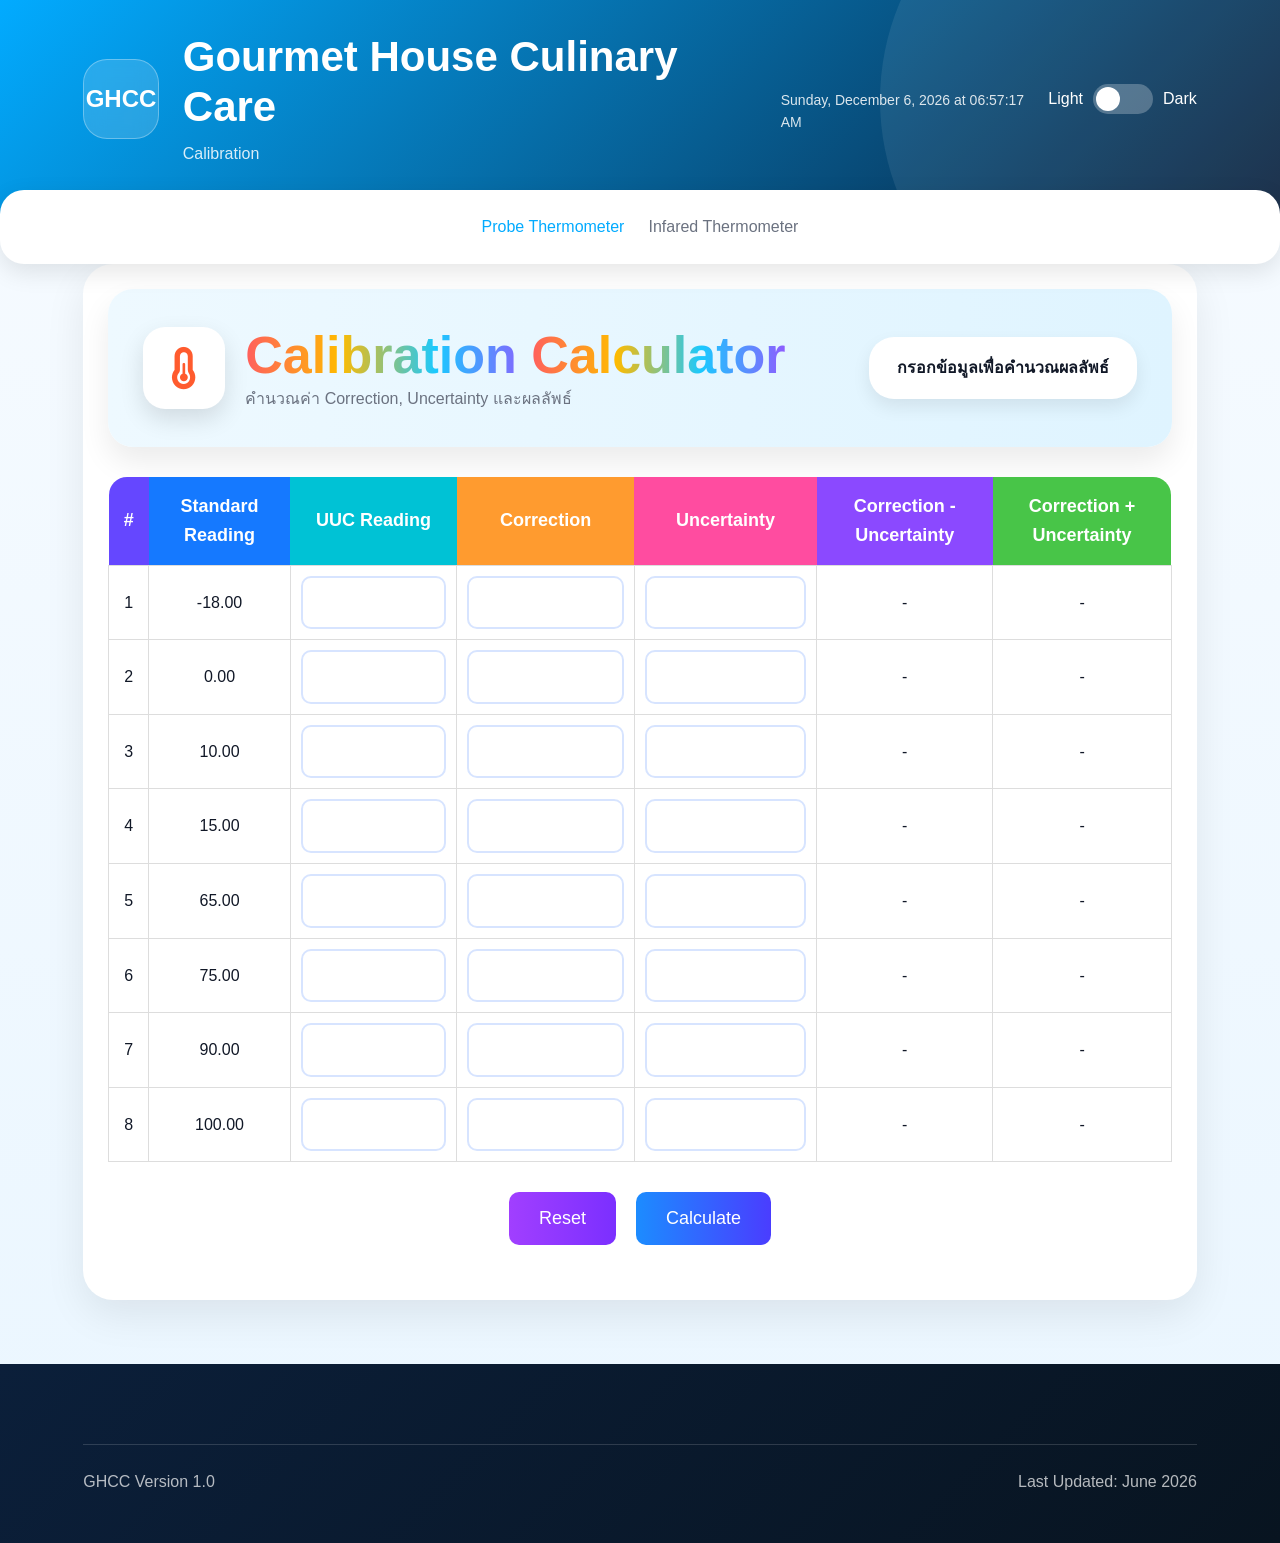
==== index.html @ dc62d053 "Add files via upload" ====
<!DOCTYPE html>
<html lang="en">

<head>
    <meta charset="UTF-8">
    <meta name="viewport" content="width=device-width, initial-scale=1.0">
    <title>Applications - GHCC Digital Hub</title>

    <link rel="stylesheet" href="../css/variables.css">
    <link rel="stylesheet" href="../css/base.css">
    <link rel="stylesheet" href="../css/layout.css">
    <link rel="stylesheet" href="../css/components.css">
    <link rel="stylesheet" href="https://cdnjs.cloudflare.com/ajax/libs/font-awesome/6.6.0/css/all.min.css">
</head>

<body>
    
    <header id="header"></header>
    <nav id="navbar"></nav>

    <main class="container">
<div class="calculator-card">
    <section class="hero2">

    <div class="hero2-left">

        <div class="hero2-icon">
    <i class="fa-solid fa-temperature-half"></i>
    </div>

        <div>

            <h1>

<span class="blue">
Calibration
</span>

<span class="rainbow">
Calculator
</span>

</h1>

            <p>
                คำนวณค่า Correction, Uncertainty และผลลัพธ์
            </p>

        </div>

    </div>

    <div class="hero2-right">

        <div class="bubble">
            กรอกข้อมูลเพื่อคำนวณผลลัพธ์
        </div>

    </div>

</section>

    <div class="table-wrapper">

        <table class="cal-table">

            <thead>

                <tr>
                    <th>#</th>
                    <th>Standard Reading</th>
                    <th>UUC Reading</th>
                    <th>Correction</th>
                    <th>Uncertainty</th>
                    <th>Correction - Uncertainty</th>
                    <th>Correction + Uncertainty</th>
                </tr>

            </thead>

            <tbody id="tableBody"></tbody>

        </table>

    </div>

    <div class="button-group">

        <button id="resetBtn">
            Reset
        </button>

        <button id="calculateBtn">
            Calculate
        </button>

    </div>
</div>  
</main>

    <div id="branch-modal" class="modal" role="dialog" aria-modal="true" aria-labelledby="branch-title">
        <div class="modal-content">
            <h2 id="branch-title">Select Branch</h2>
            <p class="modal-subtitle">Choose your location</p>
            <div id="branch-list"></div>
            <button id="close-modal" type="button">Close</button>
        </div>
    </div>

    <footer id="footer"></footer>

    <script src="../js/component-loader.js"></script>
    <script src="../js/settings-loader.js"></script>
    <script src="../js/navigation.js"></script>
    <script src="../js/theme.js"></script>
    <script src="../js/datetime.js"></script>
    <script src="../js/system-loader.js"></script>
    <script src="../js/calibration.js"></script>
</body>

</html>
---- css/variables.css ----
/* =========================================
   GHCC Digital Hub Design Tokens
   Version: 1.0
   ========================================= */


/* =========================================
   Light Theme
   ========================================= */

:root {

    /* ===== Brand Colors ===== */

    --color-primary: #02ABFF;
    --primary-color: var(--color-primary);
    --color-primary-dark: #007ACC;

    --color-navy: #0B1F3A;
    --color-red: #E53935;


    /* ===== Background ===== */

    --bg-main: #F7FBFF;
    --bg-secondary: #EAF6FF;

    --bg-card: #FFFFFF;


    /* ===== Text ===== */

    --text-primary: #111827;
    --text-secondary: #6B7280;

    --text-white: #FFFFFF;


    /* ===== Border ===== */

    --border-color: #E5E7EB;


    /* ===== Status Colors ===== */

    --success: #22C55E;

    --warning: #F59E0B;

    --danger: #EF4444;


    /* ===== Typography ===== */

    --font-main: "Prompt", sans-serif;


    /* Font Size */

    --font-hero: 48px;

    --font-title: 36px;

    --font-section: 24px;

    --font-card-title: 18px;

    --font-body: 16px;

    --font-small: 14px;


    /* ===== Radius ===== */

    --radius-sm: 10px;

    --radius-md: 16px;

    --radius-lg: 24px;

    --radius-round: 999px;


    /* ===== Shadow ===== */

    --shadow-sm:
        0 2px 8px rgba(0,0,0,0.08);


    --shadow-md:
        0 8px 24px rgba(0,0,0,0.10);


    --shadow-lg:
        0 15px 40px rgba(0,0,0,0.15);


    /* ===== Layout ===== */

    --container-width: 1440px;


    /* Spacing System */

    --space-xs: 4px;

    --space-sm: 8px;

    --space-md: 16px;

    --space-lg: 24px;

    --space-xl: 32px;

    --space-xxl: 48px;

    --space-xxxl: 64px;


    /* ===== Animation ===== */

    --transition-fast: 0.2s ease;

    --transition-normal: 0.3s ease;

    --transition-slow: 0.5s ease;

}


/* =========================================
   Dark Theme
   ========================================= */


body.dark {


    /* Background */

    --bg-main: #081420;

    --bg-secondary: #0F2942;


    /* Card */

    --bg-card: #15263A;


    /* Text */

    --text-primary: #FFFFFF;

    --text-secondary: #B6C2D2;


    /* Border */

    --border-color: #2A405A;


    /* Shadow */

    --shadow-sm:
        0 2px 8px rgba(0,0,0,0.40);


    --shadow-md:
        0 8px 24px rgba(0,0,0,0.50);


    --shadow-lg:
        0 15px 40px rgba(0,0,0,0.60);

}
---- css/base.css ----
/* ===================================================
   GHCC Digital Hub
   Base Foundation CSS
   Version 1.0
=================================================== */


/* ==============================
   CSS Reset
============================== */

* {
    margin: 0;
    padding: 0;
    box-sizing: border-box;
}


/* ==============================
   HTML
============================== */

html {
    scroll-behavior: smooth;
}


/* ==============================
   Body
============================== */

body {

    font-family: var(--font-main);

    font-size: var(--font-body);

    line-height: 1.6;

    color: var(--text-primary);

    background: linear-gradient(
        180deg,
        var(--bg-main),
        var(--bg-secondary)
    );

    min-height: 100vh;

    transition:
        background var(--transition-normal),
        color var(--transition-normal);

}


/* ==============================
   Typography
============================== */


h1 {
    font-size: var(--font-hero);

    font-weight: 700;

    line-height: 1.2;
}


h2 {
    font-size: var(--font-section);

    font-weight: 600;

    margin-bottom: var(--space-lg);
}


h3 {
    font-size: var(--font-card-title);

    font-weight: 500;
}


p {

    color: var(--text-secondary);

    font-size: var(--font-body);

}


/* ==============================
   Link
============================== */


a {

    color: var(--color-primary);

    text-decoration: none;

    transition: 
        color var(--transition-fast);

}


a:hover {

    color: var(--color-primary-dark);

}


/* ==============================
   List
============================== */


ul,
ol {

    list-style: none;

}


/* ==============================
   Image
============================== */


img {

    max-width: 100%;

    display: block;

}


/* ==============================
   Form Elements
============================== */


button,
input,
textarea,
select {

    font: inherit;

    outline: none;

}


/* ==============================
   Button Cursor
============================== */

button {

    cursor: pointer;

    border: none;

    background: none;

}


/* ==============================
   Container
============================== */


.container {

    width: 100%;

    max-width: var(--container-width);

    margin: 0 auto;

    padding-left: var(--space-xl);

    padding-right: var(--space-xl);

}


/* ==============================
   Section Spacing
============================== */


section {

    padding-top: var(--space-xxl);

    padding-bottom: var(--space-xxl);

}


/* ==============================
   Utility Class
============================== */


.text-center {

    text-align: center;

}


.hidden {

    display: none !important;

}


/* ==============================
   Scrollbar
============================== */


::-webkit-scrollbar {

    width: 10px;

}


::-webkit-scrollbar-track {

    background: var(--bg-secondary);

}


::-webkit-scrollbar-thumb {

    background: var(--color-primary);

    border-radius: var(--radius-round);

}


::-webkit-scrollbar-thumb:hover {

    background: var(--color-primary-dark);

}


/* ==============================
   Text Selection
============================== */


::selection {

    background: var(--color-primary);

    color: var(--text-white);

}


/* ==============================
   Smooth Fade Animation
============================== */


.fade-in {

    animation: fadeIn 0.6s ease;

}


@keyframes fadeIn {

    from {

        opacity: 0;

        transform: translateY(20px);

    }


    to {

        opacity: 1;

        transform: translateY(0);

    }

}
/* ==========================
   Page Animation
========================== */

.fade-up {

    opacity: 0;

    transform:
        translateY(20px);

    animation:
        fadeUp .5s ease forwards;

}


@keyframes fadeUp {

    to {

        opacity: 1;

        transform:
            translateY(0);

    }

}
.theme-container {

    display: flex;

    align-items: center;

    gap: 10px;

}

.table-wrapper{

overflow:auto;

margin-top:30px;

}

.cal-table{
overflow:hidden;
width:100%;
border-collapse:collapse;


}

.cal-table th{

background:#2c7be5;
color:white;
padding:15px;

}

.cal-table td{

border:1px solid #ddd;
padding:10px;
text-align:center;

}

.cal-table input{

width:95%;

padding:14px;

border-radius:15px;

border:2px solid #d6e7ff;

font-size:17px;

text-align:center;

transition:.3s;

}
.cal-table input:hover{

border-color:#57b4ff;

}
.cal-table input:focus{

border-color:#1f8cff;

box-shadow:0 0 10px rgba(30,140,255,.25);

outline:none;

}

.button-group{

display:flex;
justify-content:center;
gap:20px;
margin:30px 0;

}

button{

padding:12px 30px;
font-size:18px;
border:none;
border-radius:10px;
cursor:pointer;

}

#calculateBtn{

background:#2563eb;
color:white;

}

#resetBtn{

background:#9333ea;
color:white;

}

.danger{

color:red;
font-weight:bold;
background:#ffeaea;

}
.calibration-card{
    background:#fff;
    border-radius:18px;
    padding:30px;
    box-shadow:0 12px 30px rgba(0,0,0,.08);
    thead th:nth-child(1){
    background:#6d4aff;
}

thead th:nth-child(2){
    background:#1677ff;
}

thead th:nth-child(3){
    background:#00bcd4;
}

thead th:nth-child(4){
    background:#ff9800;
}

thead th:nth-child(5){
    background:#ff4fa3;
}

thead th:nth-child(6){
    background:#8b5cf6;
}

thead th:nth-child(7){
    background:#36b54a;
}
}
.cal-table input{

width:100%;
padding:12px;
border-radius:10px;
border:2px solid #d7e4ff;
font-size:16px;
text-align:center;
tbody tr:nth-child(even){

background:#f8fbff;

}
}
.danger{

background:#ffe5e5;
color:#d80000;
font-weight:bold;

}
.note-card{

margin-top:25px;
padding:20px;
border-left:6px solid #1677ff;
background:#f5faff;
border-radius:12px;

}
.danger{
    background:#ffe6e6;
    color:#d60000;
    font-weight:700;
}
.cal-table input{
    text-align:center;
    font-size:16px;
    font-weight:500;
}

.hero2{

display:flex;
justify-content:space-between;
align-items:center;

padding:35px;

border-radius:25px;

background:linear-gradient(90deg,#dff2ff,#eef8ff);

margin-bottom:30px;

box-shadow:0 15px 30px rgba(0,0,0,.08);

}

.hero2 h1{

font-size:52px;
font-weight:800;

}

.hero2 span{

background:linear-gradient(90deg,#ff5e5e,#ffbb00,#1ac9ff,#8f5cff);

-webkit-background-clip:text;
-webkit-text-fill-color:transparent;

}

.hero2-icon{

width:90px;
height:90px;

background:white;

border-radius:25px;

display:flex;
justify-content:center;
align-items:center;

font-size:45px;

margin-right:20px;

box-shadow:0 10px 20px rgba(0,0,0,.1);

}

.hero2-left{

display:flex;
align-items:center;

}

.bubble{

background:white;
padding:20px;
border-radius:25px;

font-weight:600;

}
thead th:nth-child(1){

background:#6547ff;

}

thead th:nth-child(2){

background:#1579ff;

}

thead th:nth-child(3){

background:#00c2d5;

}

thead th:nth-child(4){

background:#ff9b2f;

}

thead th:nth-child(5){

background:#ff4ca0;

}

thead th:nth-child(6){

background:#8b49ff;

}

thead th:nth-child(7){

background:#48c548;

}
thead th{

color:white;

padding:18px;

font-size:18px;

}
.calculator-card{

background:white;

border-radius:30px;

padding:25px;

box-shadow:0 15px 40px rgba(0,0,0,.08);

}
.hero2-icon{

    width:82px;
    height:82px;

    background:white;

    border-radius:22px;

    display:flex;
    justify-content:center;
    align-items:center;

    font-size:42px;

    color:#ff5b2e;

    box-shadow:0 10px 25px rgba(0,0,0,.12);

}
.blue{

color:#1b2b75;

}

.rainbow{

background:linear-gradient(
90deg,
#ff5e3a,
#ffb300,
#00c9ff,
#8a54ff
);

-webkit-background-clip:text;
-webkit-text-fill-color:transparent;

}
.hero2{


background:linear-gradient(90deg,#eef9ff,#dff4ff);



}
.bubble{

background:white;

padding:18px 28px;

border-radius:25px;

font-weight:700;

box-shadow:0 8px 18px rgba(0,0,0,.08);

}
thead th:first-child{

border-top-left-radius:18px;

}

thead th:last-child{

border-top-right-radius:18px;

}
tbody tr{

transition:.25s;

}

tbody tr:hover{

background:#f4fbff;

}
#calculateBtn{

background:

linear-gradient(
90deg,
#1c8cff,
#4a3dff
);

}
#resetBtn{

background:

linear-gradient(
90deg,
#a13fff,
#7b2fff
);

}
#resetBtn{

background:

linear-gradient(
90deg,
#a13fff,
#7b2fff
);

}
.danger{

background:#ffe8e8;

color:#d40000;

}
---- css/layout.css ----
/* =========================================
   GHCC Digital Hub
   Layout System
   Version 1.0
========================================= */


/* =========================================
   HERO HEADER
========================================= */

.hero {

    background:
        linear-gradient(
            135deg,
            var(--color-primary),
            var(--color-navy)
        );

    color: var(--text-white);

    min-height: 220px;
    padding: 2rem 0 4rem;

    display: flex;

    align-items: center;

    position: relative;

    overflow: hidden;

}


/* Background Effect */

.hero::before {

    content: "";

    position: absolute;

    width: 500px;

    height: 500px;

    background:
        rgba(255,255,255,0.08);

    border-radius: 50%;

    top: -150px;

    right: -100px;

}


.hero-content {

    position: relative;

    z-index: 2;

}


.hero-subtitle {

    color: rgba(255,255,255,0.85);

    margin-top: var(--space-sm);

}


.datetime {

    margin-top: var(--space-lg);

    font-size: var(--font-small);

    opacity: 0.85;

}


/* =========================================
   NAVIGATION
========================================= */


.navigation {

    background: var(--bg-card);

    margin-top: -40px;

    border-radius: var(--radius-lg);

    box-shadow: var(--shadow-md);

    position: relative;

    z-index: 10;

}


.nav-menu {

    display: flex;

    justify-content: center;

    gap: var(--space-lg);

    padding: var(--space-lg);

}


.nav-link {

    color: var(--text-secondary);

    font-weight: 500;

}


.nav-link:hover {

    color: var(--color-primary);

}


.nav-link.active {

    color: var(--color-primary);

}


/* =========================================
   PAGE HEADER
========================================= */


.page-header {

    text-align: center;

    margin-bottom: var(--space-xl);

}


/* =========================================
   GRID SYSTEM
========================================= */


.grid {

    display: grid;

    grid-template-columns:
        repeat(4, 1fr);

    gap: var(--space-lg);

}


/* Most Used */

.quick-grid {

    display: grid;

    grid-template-columns:
        repeat(5, 1fr);

    gap: var(--space-lg);

}


/* =========================================
   INFORMATION SECTION
========================================= */


.info-grid {

    display: grid;

    grid-template-columns:
        repeat(3, 1fr);

    gap: var(--space-lg);

}


/* =========================================
   SECTION HEADER
========================================= */


.section-header {

    display: flex;

    justify-content: space-between;

    align-items: center;

    margin-bottom: var(--space-lg);

}


/* =========================================
   FOOTER
========================================= */


.footer {

    margin-top: var(--space-xxxl);

    background:
        var(--color-navy);

    color: var(--text-white);

    text-align: center;

    padding:
        var(--space-xl);

}


.footer p {

    color:
        rgba(255,255,255,0.7);

}


/* =========================================
   RESPONSIVE
========================================= */


/* Tablet */

@media (max-width: 1024px) {


    .grid {

        grid-template-columns:
            repeat(3, 1fr);

    }


    .quick-grid {

        grid-template-columns:
            repeat(3, 1fr);

    }


    .info-grid {

        grid-template-columns: 1fr;

    }


    .hero {

        min-height: 300px;

    }


}


/* Mobile */

@media (max-width: 768px) {


    .hero {

        min-height: 250px;

        text-align: center;

    }


    .navigation {

        margin-top: -20px;

    }


    .nav-menu {

        flex-wrap: wrap;

        gap: var(--space-md);

    }


    .grid,
    .quick-grid {

        grid-template-columns: 1fr;

    }


    .section-header {

        flex-direction: column;

        gap: var(--space-sm);

    }


}
/* =============================
   HEADER TOP
============================= */

.header-top {

    display: flex;

    justify-content: space-between;

    align-items: center;

    gap: var(--space-xl);

}


.brand {

    display: flex;

    align-items: center;

    gap: var(--space-lg);

}


.logo-box {

    width: 80px;

    height: 80px;

    border-radius: var(--radius-lg);

    background: rgba(255,255,255,.15);

    backdrop-filter: blur(10px);

    display: flex;

    align-items: center;

    justify-content: center;

    font-weight: 700;

    font-size: 24px;

    color: white;

    border: 1px solid rgba(255,255,255,.3);

}


.brand-text h1 {

    color: white;

    font-size: 42px;

}


.header-action {

    display: flex;

    align-items: center;

    gap: var(--space-lg);

}
@media (max-width:768px) {


.header-top {

    flex-direction: column;

    text-align: center;

}


.brand {

    flex-direction: column;

}


.header-action {

    flex-direction: column;

}

}

/* ===============================
   FOOTER COMPONENT
================================ */

.footer {

    margin-top: var(--space-xxxl);

    background:
        linear-gradient(
            135deg,
            var(--color-navy),
            #081420
        );

    color: var(--text-white);

    padding:
        var(--space-xxl) 0;
}


.footer-grid {

    display: grid;

    grid-template-columns:
        repeat(3, 1fr);

    gap: var(--space-xl);

}


.footer-section h3 {

    color: white;

    margin-bottom: var(--space-md);

}


.footer-section p,
.footer-section a {

    color:
        rgba(255,255,255,.7);

    margin-bottom: var(--space-sm);

}


.footer-section a:hover {

    color:
        var(--color-primary);

}


.footer-bottom {

    margin-top:
        var(--space-xl);

    padding-top:
        var(--space-lg);

    border-top:
        1px solid rgba(255,255,255,.15);

    display: flex;

    justify-content:
        space-between;

    flex-wrap: wrap;

    gap: var(--space-md);

}
@media (max-width: 768px) {

    .footer-grid {

        grid-template-columns: 1fr;

        text-align: center;

    }


    .footer-bottom {

        flex-direction: column;

        text-align: center;

    }

}
@media (max-width: 768px) {

    .hero {
        min-height: 160px;
        padding: 1.5rem 0 3rem;
    }

}
section {

    margin-bottom: 3rem;

}


.container {

    width: min(1400px, 92%);

    margin-inline: auto;

}
.nav-link {

    position: relative;

    overflow: hidden;

}


.nav-link::before {

    content: "";

    position: absolute;

    bottom: 0;

    left: 50%;

    width: 0;

    height: 3px;

    background:
        var(--color-primary);

    transition:
        .3s;

}


.nav-link:hover::before {

    width: 80%;

    left: 10%;

}
---- css/components.css ----
/* ==========================================
   GHCC Digital Hub
   Component System
   Version 1.0
========================================== */


/* ==========================================
   BUTTON SYSTEM
========================================== */

.btn {

    display: inline-flex;

    align-items: center;

    justify-content: center;

    gap: var(--space-sm);

    padding: 12px 24px;

    border-radius: var(--radius-round);

    font-weight: 500;

    transition: var(--transition-normal);

}


.btn-primary {

    background: var(--color-primary);

    color: var(--text-white);

}


.btn-primary:hover {

    background: var(--color-primary-dark);

    transform: translateY(-2px);

}


.btn-outline {

    border: 1px solid var(--border-color);

    color: var(--text-primary);

}


.btn-outline:hover {

    background: var(--bg-secondary);

}


/* ==========================================
   SEARCH BOX
========================================== */


.search-container {

    margin-top: -40px;

    position: relative;

    z-index: 20;

}


.search-box {

    background: var(--bg-card);

    border-radius: var(--radius-round);

    box-shadow: var(--shadow-lg);

    display: flex;

    align-items: center;

    overflow: hidden;

}


.search-input {

    flex: 1;

    padding: 20px 28px;

    border: none;

    background: transparent;

    color: var(--text-primary);

}


.search-input::placeholder {

    color: var(--text-secondary);

}


.search-button {

    background: var(--color-primary);

    color: white;

    width: 70px;

    height: 70px;

}


/* ==========================================
   SYSTEM CARD
========================================== */


.system-card {

    background: var(--bg-card);

    border-radius: var(--radius-lg);

    padding: var(--space-xl);

    box-shadow: var(--shadow-md);

    border: 2px solid transparent;

    transition: var(--transition-normal);

    cursor: pointer;

}


.system-card:hover {

    transform: translateY(-8px);

    border-color: var(--color-primary);

    box-shadow: var(--shadow-lg);

}


/* Icon */

.system-icon {

    width: 60px;

    height: 60px;

    border-radius: var(--radius-md);

    background: linear-gradient(
        135deg,
        var(--color-primary),
        var(--color-primary-dark)
    );

    color: white;

    display: flex;

    justify-content: center;

    align-items: center;

    font-size: 28px;

    margin-bottom: var(--space-lg);

}


.system-card h3 {

    color: var(--text-primary);

    margin-bottom: var(--space-sm);

}


.system-card p {

    margin-bottom: var(--space-lg);

}


.system-link {

    font-weight: 600;

}


/* ==========================================
   CATEGORY FILTER
========================================== */


.filter-group {

    display: flex;

    gap: var(--space-md);

    flex-wrap: wrap;

    margin-bottom: var(--space-xl);

}


.filter-btn {

    padding: 10px 20px;

    border-radius: var(--radius-round);

    border: 1px solid var(--border-color);

    background: var(--bg-card);

    color: var(--text-secondary);

    transition: var(--transition-normal);

}


.filter-btn:hover {

    background: var(--color-primary);

    color: white;

}


.filter-btn.active {

    background: var(--color-primary);

    color: white;

}


/* ==========================================
   ANNOUNCEMENT CARD
========================================== */


.announcement-item {

    padding: var(--space-md);

    border-bottom: 1px solid var(--border-color);

}


.announcement-item:last-child {

    border-bottom: none;

}


.announcement-date {

    font-size: var(--font-small);

}


/* ==========================================
   STATUS BADGE
========================================== */


.status {

    display: inline-flex;

    align-items: center;

    gap: var(--space-sm);

    padding: 8px 16px;

    border-radius: var(--radius-round);

    font-weight: 500;

}


.status.online {

    background: rgba(34,197,94,.15);

    color: var(--success);

}


.status.warning {

    background: rgba(245,158,11,.15);

    color: var(--warning);

}


.status.offline {

    background: rgba(239,68,68,.15);

    color: var(--danger);

}


/* ==========================================
   INFORMATION PANEL
========================================== */


.info-card {

    background: var(--bg-card);

    padding: var(--space-xl);

    border-radius: var(--radius-lg);

    box-shadow: var(--shadow-md);

}


/* ==========================================
   GLASS EFFECT
========================================== */


.glass {

    background: rgba(255,255,255,0.15);

    backdrop-filter: blur(10px);

    border: 1px solid rgba(255,255,255,.2);

}


/* ==========================================
   DARK MODE TOGGLE
========================================== */


.theme-toggle {

    width: 55px;

    height: 30px;

    background: rgba(255,255,255,.25);

    border-radius: var(--radius-round);

    position: relative;

}


.theme-toggle::after {

    content: "";

    width: 24px;

    height: 24px;

    background: white;

    border-radius: 50%;

    position: absolute;

    top: 3px;
    left: 3px;

    transition: var(--transition-normal);

}


body.dark .theme-toggle::after {

    transform: translateX(25px);

}


/* ==========================================
   LOADING ANIMATION
========================================== */


.loading {

    animation: pulse 1.5s infinite;

}


@keyframes pulse {

    0% {

        opacity: 1;

    }

    50% {

        opacity: .5;

    }

    100% {

        opacity: 1;

    }

}


/* ==========================================
   MOBILE RESPONSIVE
========================================== */


@media (max-width: 768px) {


    .search-container {

        margin-top: -20px;

    }


    .search-input {

        padding: 16px;

    }


    .search-button {

        width: 55px;

        height: 55px;

    }


    .system-card {

        padding: var(--space-lg);

    }


    .system-icon {

        width: 50px;

        height: 50px;

        font-size: 24px;

    }

}
.search-box {
    display: flex;
    max-width: 700px;
    margin: 0 auto;
    background: white;
    border-radius: 50px;
    overflow: hidden;
    background: rgba(255,255,255,.7);

    backdrop-filter: blur(20px);

    border-radius: 30px;

    box-shadow:
        0 10px 30px rgba(0,0,0,.08);

    transition: .3s;

}
.search-box input {
    flex: 1;
    border: none;
    outline: none;
    padding: 18px 25px;
    font-size: 1rem;
    background: transparent;
}
.search-box button {
    width: 70px;
    border: none;
    background: var(--primary-color);
    color: rgb(14, 156, 216);
    cursor: pointer;
    font-size: 1.2rem;
}

.search-box:focus-within {

    transform: translateY(-3px);

    box-shadow:
        0 15px 35px rgba(2,171,255,.25);

}


.search-input {

    font-size: 18px;

    padding: 20px 25px;

}


.search-button {

    width: 80px;

    border-radius: 0 30px 30px 0;

    font-size: 20px;

    background: var(--color-primary);

    color: white;

}
.system-card {

    transition:
        transform .3s,
        box-shadow .3s;

}


.system-card:hover {

    transform:
        translateY(-8px);

    box-shadow:
        0 20px 40px rgba(0,0,0,.15);

}
/* =============================
   Skeleton Loading
============================= */

.skeleton {

    position: relative;

    overflow: hidden;

    background: #e5e7eb;

    border-radius: var(--radius-lg);

    min-height: 120px;

}


.skeleton::after {

    content: "";

    position: absolute;

    inset: 0;

    transform: translateX(-100%);

    background:
        linear-gradient(
            90deg,
            transparent,
            rgba(255,255,255,.7),
            transparent
        );

    animation:
        shimmer 1.5s infinite;

}


@keyframes shimmer {

    100% {
        transform: translateX(100%);
    }

}
.system-card {

    cursor: pointer;

    transition:
        .3s ease;

}


.system-card:hover {

    transform:
        translateY(-10px);

    box-shadow:
        0 25px 50px rgba(0,0,0,.15);

}


.system-icon {

    transition:
        transform .3s ease;

}


.system-card:hover .system-icon {

    transform:
        scale(1.15)
        rotate(5deg);

}
.status {

    display: inline-flex;

    align-items: center;

    padding: 6px 14px;

    border-radius: 999px;

    font-size: 14px;

    font-weight: 600;

}


.status.online {

    background:
        #dcfce7;

    color:
        #166534;

}


.status.maintenance {

    background:
        #fef3c7;

    color:
        #92400e;

}


.status.offline {

    background:
        #fee2e2;

    color:
        #991b1b;

}
.empty-state {

    width: 100%;

    text-align: center;

    padding: 25px 40px;

    background: white;

    border-radius: var(--radius-xl);

    box-shadow:
        var(--shadow-md);

}


.empty-state h3 {

    margin-top: 8px;

    font-size: 20px;

}


.empty-state p {

    color:
        var(--text-secondary);
        font-size: 15px;

}
.grid {

    display: grid;

    grid-template-columns:
        repeat(
            auto-fill,
            minmax(250px,1fr)
        );

    gap: 24px;

}
/* ========================================
   Applications Page
======================================== */


/* Page Hero */

.page-hero {

    padding: 40px 0 20px;

}


.page-hero h1 {

    font-size: 2rem;

    font-weight: 800;

    color: var(--text-primary);

    margin-bottom: 10px;

}


.page-hero p {

    color: var(--text-secondary);

    font-size: 1rem;

}



/* ========================================
   Search Area
======================================== */


.application-search {

    margin-bottom: 30px;

}


.application-search .search-box {

    background: white;

    height: 80px;

    border-radius: 50px;

    display: flex;

    overflow: hidden;

    box-shadow: var(--shadow-md);

}


.application-search input {

    flex: 1;

    border: none;

    padding: 0 35px;

    font-size: 1.1rem;

    outline: none;

}


.application-search button {

    width: 110px;

    border: none;

    background: var(--primary-color);

    color: white;

    font-size: 1.4rem;

    cursor: pointer;

    transition: 0.3s;

}


.application-search button:hover {

    filter: brightness(90%);

}



/* ========================================
   Category Filter
======================================== */


.category-filter {

    margin-bottom: 30px;

}


.category-filter .container {

    display: flex;

    gap: 15px;

    flex-wrap: wrap;

}


.filter-btn {

    border: none;

    background: white;

    padding: 12px 25px;

    border-radius: 999px;

    cursor: pointer;

    font-weight: 600;

    color: var(--text-secondary);

    box-shadow: var(--shadow-sm);

    transition: 0.3s;

}


.filter-btn:hover {

    transform: translateY(-2px);

    box-shadow: var(--shadow-md);

}


.filter-btn.active {

    background: var(--primary-color);

    color: white;

}



/* ========================================
   Application Information
======================================== */


.application-info {

    margin-bottom: 20px;

}


.application-info h3 {

    font-size: 1rem;

    color: var(--text-secondary);

    font-weight: 600;

}



/* ========================================
   Applications Grid
======================================== */


.application-grid {

    display: grid;

    grid-template-columns:
        repeat(
            auto-fill,
            minmax(280px, 1fr)
        );

    gap: 25px;

    margin-bottom: 70px;

}



/* ========================================
   Empty State
======================================== */


.application-empty {

    background: white;

    border-radius: var(--radius-xl);

    box-shadow: var(--shadow-md);

    padding: 50px;

    text-align: center;

    color: var(--text-secondary);

}



/* ========================================
   Responsive
======================================== */


@media (max-width: 768px) {


    .page-hero h1 {

        font-size: 1.6rem;

    }


    .application-search .search-box {

        height: 65px;

    }


    .application-search input {

        padding: 0 20px;

    }


    .application-search button {

        width: 80px;

    }


    .filter-btn {

        padding: 10px 18px;

        font-size: 0.9rem;

    }


    #application-grid {

        grid-template-columns: 1fr;

    }

}
/* ========================================
   Application Card
======================================== */

.application-card {

    background: white;

    border-radius: var(--radius-xl);

    padding: 30px;

    text-align: center;

    box-shadow: var(--shadow-md);

    transition:
        transform .3s ease,
        box-shadow .3s ease;

    display: flex;

    flex-direction: column;

    min-height: 10px;

}


.application-card:hover {

    transform: translateY(-8px);

    box-shadow: var(--shadow-lg);

}


/* Icon */

.application-icon {

    font-size: 3rem;

    margin-bottom: 20px;

}


/* Title */

.application-title {

    font-size: 1.25rem;

    font-weight: 700;

    color: var(--text-primary);

    margin-bottom: 10px;

}


/* Description */

.application-description {

    color: var(--text-secondary);

    line-height: 1.5;

    margin-bottom: 25px;

}


/* Category Badge */

.application-category {

    display: inline-block;

    margin: auto auto 20px;

    background: rgba(2,171,255,.12);

    color: var(--primary-color);

    padding: 8px 16px;

    border-radius: 999px;

    font-size: .9rem;

    font-weight: 600;

}


/* Open Button */

.application-link {

    margin-top: auto;

    text-decoration: none;

    background: linear-gradient(
        135deg,
        #02ABFF,
        #0066FF
    );

    color: white;

    padding: 12px 20px;

    border-radius: var(--radius-lg);

    font-weight: 600;

    transition: .3s;

}


.application-link:hover {

    transform: scale(1.03);

    opacity: .9;

}
/* ========================
   Application Empty State
======================== */

.application-empty {

    grid-column: 1 / -1;

    text-align: center;

    padding: 60px 30px;

    background: white;

    border-radius: var(--radius-xl);

    box-shadow: var(--shadow-md);

}


.application-empty-icon {

    font-size: 3rem;

}


.application-empty h3 {

    margin: 15px 0 8px;

}


.application-empty p {

    color: var(--text-secondary);

}
/* ========================================
   Multi Branch
======================================== */

.branch-count {

    color: #555;

    font-size: 0.9rem;

    font-weight: 600;

    margin-bottom: 18px;

}
/* ====================================
   Branch Modal
==================================== */

.modal {

    display: none;

    position: fixed;

    inset: 0;

    background: rgba(0,0,0,0.45);

    backdrop-filter: blur(5px);

    justify-content: center;

    align-items: center;

    z-index: 9999;

}


.modal.show {

    display: flex;

}


.modal-content {

    width: 420px;

    background: white;

    border-radius: 28px;

    padding: 35px;

    box-shadow: 0 25px 50px rgba(0,0,0,.25);

    animation: modalFade .25s ease;
}


@keyframes modalFade {

    from {

        opacity: 0;

        transform: translateY(20px);

    }

    to {

        opacity: 1;

        transform: translateY(0);

    }
}


#branch-title {

    font-size: 1.8rem;

    margin-bottom: 10px;

}


.modal-subtitle {

    color: #666;

    margin-bottom: 25px;

}


.branch-item {

    display: flex;

    justify-content: space-between;

    align-items: center;

    background: #f4f7fb;

    padding: 16px 20px;

    margin-bottom: 12px;

    border-radius: 16px;

    cursor: pointer;

    transition: .25s;
}


.branch-item:hover {

    background: #0ea5ff;

    color: white;

    transform: translateX(8px);

}


#close-modal {

    width: 100%;

    margin-top: 20px;

    border: none;

    background: #e5e7eb;

    padding: 14px;

    border-radius: 14px;

    cursor: pointer;

    font-weight: 600;
}


#close-modal:hover {

    background: #d1d5db;

}
/* ==========================
   Last Used Branch
========================== */

.last-branch {

    margin-bottom: 16px;

    padding: 10px 16px;

    background: rgba(2,171,255,.1);

    color: var(--primary-color);

    border-radius: 999px;

    font-size: .9rem;

    font-weight: 700;

}


/* Branch Modal Group */

.branch-group-title {

    margin: 20px 0 10px;

    font-weight: 700;

    color: var(--text-secondary);

}


/* Better Branch Hover */

.branch-item {

    transition:
        transform .25s,
        background .25s;
}


.branch-item:hover {

    transform: translateX(10px);

}
/* =========================
   Change Branch Button
========================= */

.change-branch-btn {

    margin-top: 12px;

    width: 100%;

    background: transparent;

    border: none;

    color: var(--primary-color);

    cursor: pointer;

    font-weight: 600;

    transition: .25s;
}


.change-branch-btn:hover {

    opacity: .75;

}
/* ==========================
   Branch Modal UX
========================== */

.last-used-branch {

    margin-bottom: 20px;

}


.last-used-branch strong {

    display: block;

    margin-bottom: 10px;

    color: var(--primary-color);

}


.reset-branch-btn {

    width: 100%;

    margin: 15px 0;

    padding: 12px;

    border: none;

    background: #ffeeee;

    color: #cc0000;

    border-radius: 14px;

    cursor: pointer;

    font-weight: 700;

    transition: .3s;

}


.reset-branch-btn:hover {

    background: #ffdddd;

}
/* ========================================
   Announcement Center
======================================== */

#announcement-container {

    display: grid;

    grid-template-columns:
        repeat(
            auto-fill,
            minmax(320px, 1fr)
        );

    gap: 24px;

}
/* ========================================
   Announcement Card
======================================== */

.announcement-card {

    background: white;

    border-radius: var(--radius-xl);

    padding: 28px;

    box-shadow: var(--shadow-md);

    transition:
        transform .3s ease,
        box-shadow .3s ease;

    display: flex;

    flex-direction: column;

    min-height: 280px;

}


.announcement-card:hover {

    transform: translateY(-8px);

    box-shadow: var(--shadow-lg);

}
.priority-badge {

    display: inline-block;

    padding: 8px 16px;

    border-radius: 999px;

    font-size: .85rem;

    font-weight: 700;

    margin-bottom: 18px;

}
.priority-critical {

    background: #ffe5e5;

    color: #d60000;

}
.priority-important {

    background: #fff4d6;

    color: #cc8800;

}
.priority-general {

    background: #e8f3ff;

    color: #0077ff;

}
.announcement-title {

    font-size: 1.2rem;

    font-weight: 700;

    color: var(--text-primary);

    margin-bottom: 12px;

}


.announcement-description {

    color: var(--text-secondary);

    line-height: 1.6;

    margin-bottom: 20px;

    flex-grow: 1;

}
.announcement-category {

    display: inline-block;

    background: rgba(2,171,255,.1);

    color: var(--primary-color);

    padding: 6px 14px;

    border-radius: 999px;

    font-size: .85rem;

    font-weight: 600;

    margin-bottom: 18px;

}
.announcement-meta {

    border-top: 1px solid #eef2f7;

    padding-top: 16px;

    margin-top: auto;

    font-size: .9rem;

    color: var(--text-secondary);

}


.announcement-author {

    margin-bottom: 6px;

}
.announcement-link {

    margin-top: 16px;

    text-decoration: none;

    color: var(--primary-color);

    font-weight: 700;

    transition: .3s;

}


.announcement-link:hover {

    opacity: .7;

}
/* ========================================
   Announcement Empty State
======================================== */

.announcement-empty {

    grid-column: 1 / -1;

    background: white;

    border-radius: var(--radius-xl);

    padding: 60px 30px;

    text-align: center;

    box-shadow: var(--shadow-md);

}


.announcement-empty-icon {

    font-size: 3rem;

    margin-bottom: 15px;

}


.announcement-empty h3 {

    margin-bottom: 10px;

}


.announcement-empty p {

    color: var(--text-secondary);

}
@media (max-width: 768px) {




    .announcement-card {

        min-height: auto;

    }

}
/* ========================================
   Announcement Search
======================================== */

.announcement-search {
    margin-bottom: 1px;
}


.announcement-search .search-box {

    max-width: 900px;
    height: 70px;
    margin: 0 auto;

    background: white;

    border-radius: 40px;

    box-shadow: var(--shadow-md);

}


.announcement-search input {

    flex: 1;

    border: none;

    padding: 0 30px;

    font-size: 1rem;

    outline: none;

}


.announcement-search button {

    width: 80px;

    border: none;

    background: var(--color-primary);

    color: white;

    font-size: 1.3rem;

    cursor: pointer;

}
.announcement-filter {

    margin-bottom: 2px;

}


.announcement-filter .container {

    display: flex;

    gap: 15px;

    flex-wrap: wrap;

}
.priority-filter {

    margin-bottom: 2px;

}


.priority-filter .container {

    display: flex;

    gap: 15px;

    flex-wrap: wrap;

    align-items: center;

}
.announcement-info {

    margin-bottom: 3px;
    text-align: center;

}


#announcement-count {

    display: inline-block;

    background: white;

    padding: 12px 25px;

    border-radius: 30px;

    box-shadow: var(--shadow-sm);

    color: var(--text-primary);

    font-size: 1rem;

    font-weight: 700;

}
.announcement-section {

    margin-bottom: 80px;

}
.announcement-list {
    display:grid;
}
.announcement-filter .container,
.priority-filter .container {

    display: flex;

    justify-content: center;

    align-items: center;

    gap: 12px;

    flex-wrap: wrap;
}

/* ========================================
   Modern Polish Overrides
======================================== */

.search-box,
.application-search .search-box,
.announcement-search .search-box,
.application-card,
.announcement-card,
.application-empty,
.announcement-empty,
.empty-state,
.modal-content,
#announcement-count {
    background: var(--bg-card);
}

.filter-btn,
.priority-btn {
    border: none;
    background: var(--bg-card);
    color: var(--text-secondary);
    padding: 12px 25px;
    border-radius: 999px;
    cursor: pointer;
    font-weight: 600;
    box-shadow: var(--shadow-sm);
    transition: 0.3s;
}

.filter-btn:hover,
.priority-btn:hover {
    transform: translateY(-2px);
    box-shadow: var(--shadow-md);
}

.filter-btn.active,
.priority-btn.active {
    background: var(--color-primary);
    color: white;
}

.application-icon {
    width: 64px;
    height: 64px;
    margin: 0 auto 20px;
    border-radius: 18px;
    background: rgba(2,171,255,.12);
    color: var(--color-primary);
    display: grid;
    place-items: center;
    font-size: .95rem;
    font-weight: 800;
}

.branch-item {
    width: 100%;
    border: none;
    color: var(--text-primary);
}

.announcement-details {
    margin-top: 16px;
    color: var(--text-secondary);
}

.announcement-details summary {
    color: var(--color-primary);
    cursor: pointer;
    font-weight: 700;
}

.support-grid,
.about-content {
    display: grid;
    grid-template-columns: repeat(auto-fit, minmax(260px, 1fr));
    gap: var(--space-lg);
}

body.dark .search-box input,
body.dark .application-search input,
body.dark .announcement-search input {
    color: var(--text-primary);
}

@media (max-width: 768px) {
    .modal-content {
        width: min(92vw, 420px);
        padding: 24px;
    }
}
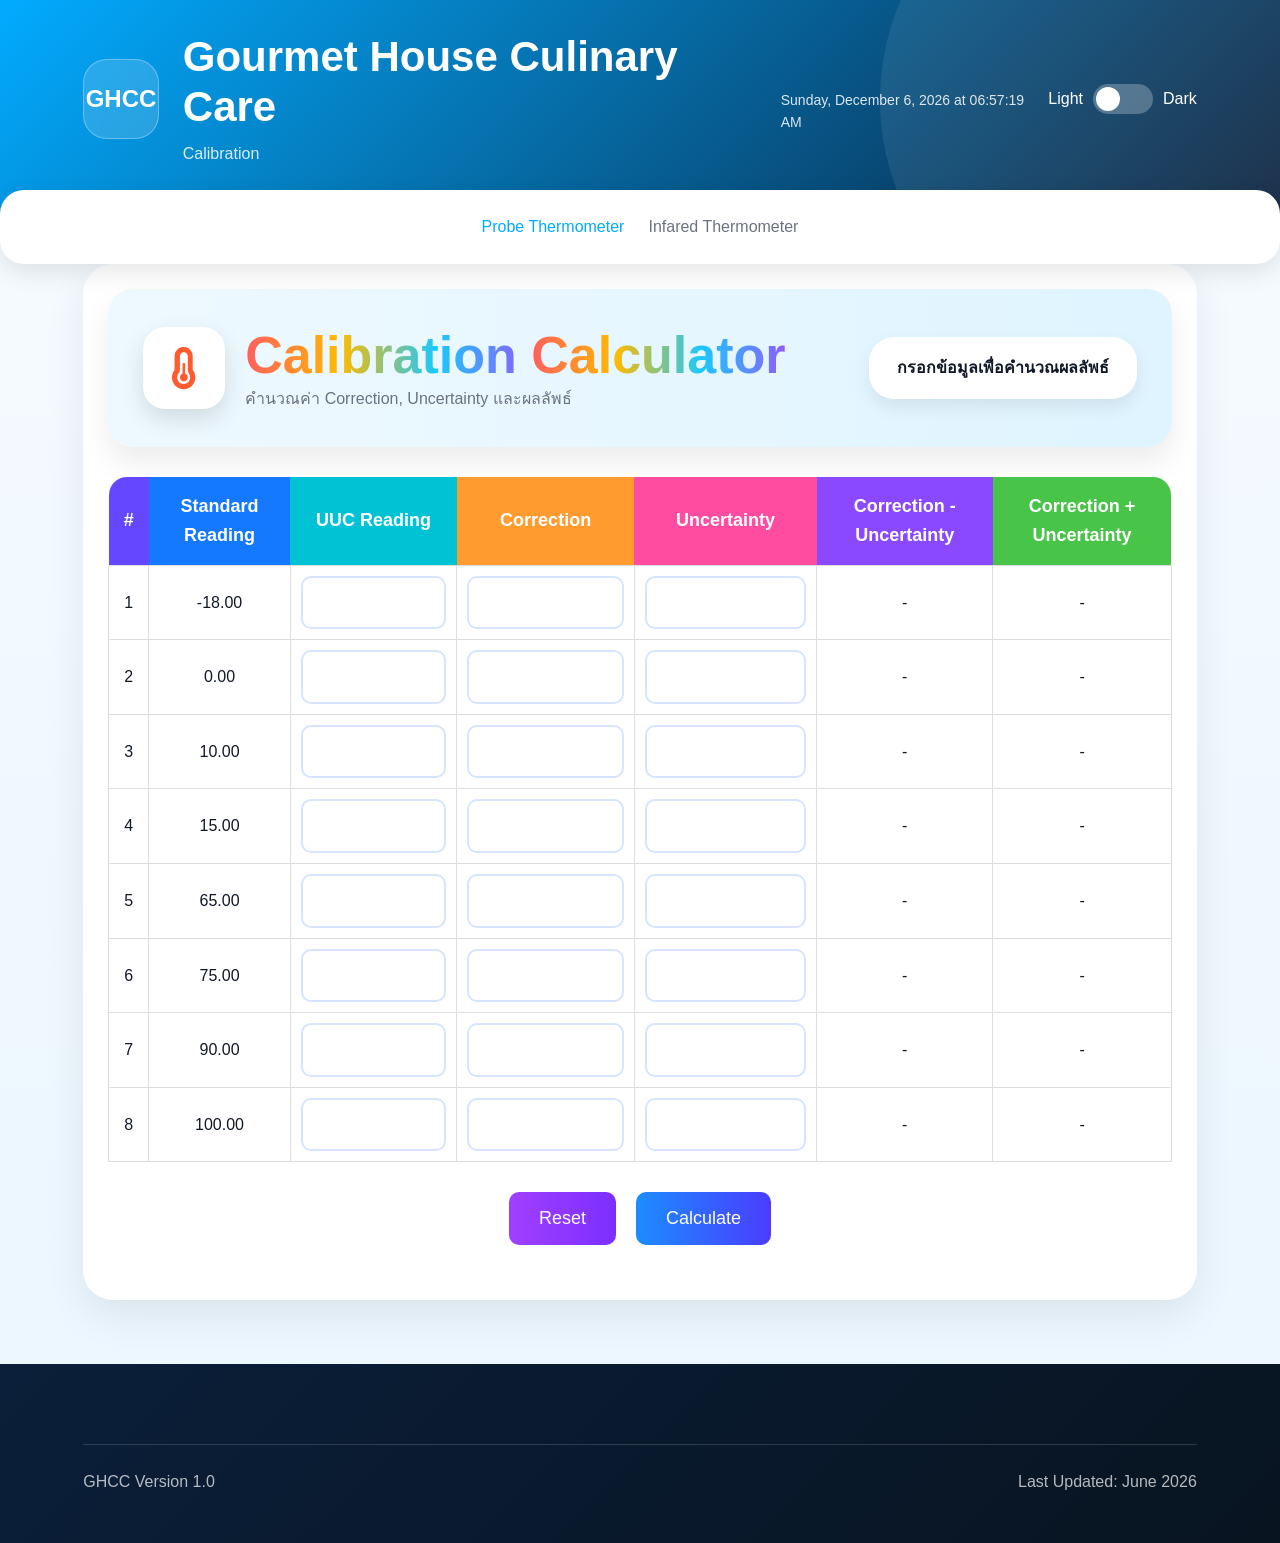
==== commit 74e285ea: "Add files via upload" ====
--- a/index.html
+++ b/index.html
@@ -6,10 +6,10 @@
     <meta name="viewport" content="width=device-width, initial-scale=1.0">
     <title>Applications - GHCC Digital Hub</title>
 
-    <link rel="stylesheet" href="../css/variables.css">
-    <link rel="stylesheet" href="../css/base.css">
-    <link rel="stylesheet" href="../css/layout.css">
-    <link rel="stylesheet" href="../css/components.css">
+    <link rel="stylesheet" href="css/variables.css">
+    <link rel="stylesheet" href="css/base.css">
+    <link rel="stylesheet" href="css/layout.css">
+    <link rel="stylesheet" href="css/components.css">
     <link rel="stylesheet" href="https://cdnjs.cloudflare.com/ajax/libs/font-awesome/6.6.0/css/all.min.css">
 </head>
 
@@ -109,13 +109,14 @@
 
     <footer id="footer"></footer>
 
-    <script src="../js/component-loader.js"></script>
-    <script src="../js/settings-loader.js"></script>
-    <script src="../js/navigation.js"></script>
-    <script src="../js/theme.js"></script>
-    <script src="../js/datetime.js"></script>
-    <script src="../js/system-loader.js"></script>
-    <script src="../js/calibration.js"></script>
+    <script src="js/component-loader.js"></script>
+    <script src="js/settings-loader.js"></script>
+    <script src="js/navigation.js"></script>
+    <script src="js/theme.js"></script>
+    <script src="js/datetime.js"></script>
+    <script src="js/system-loader.js"></script>
+    <script src="js/calibration.js"></script>
+    
 </body>
 
 </html>
